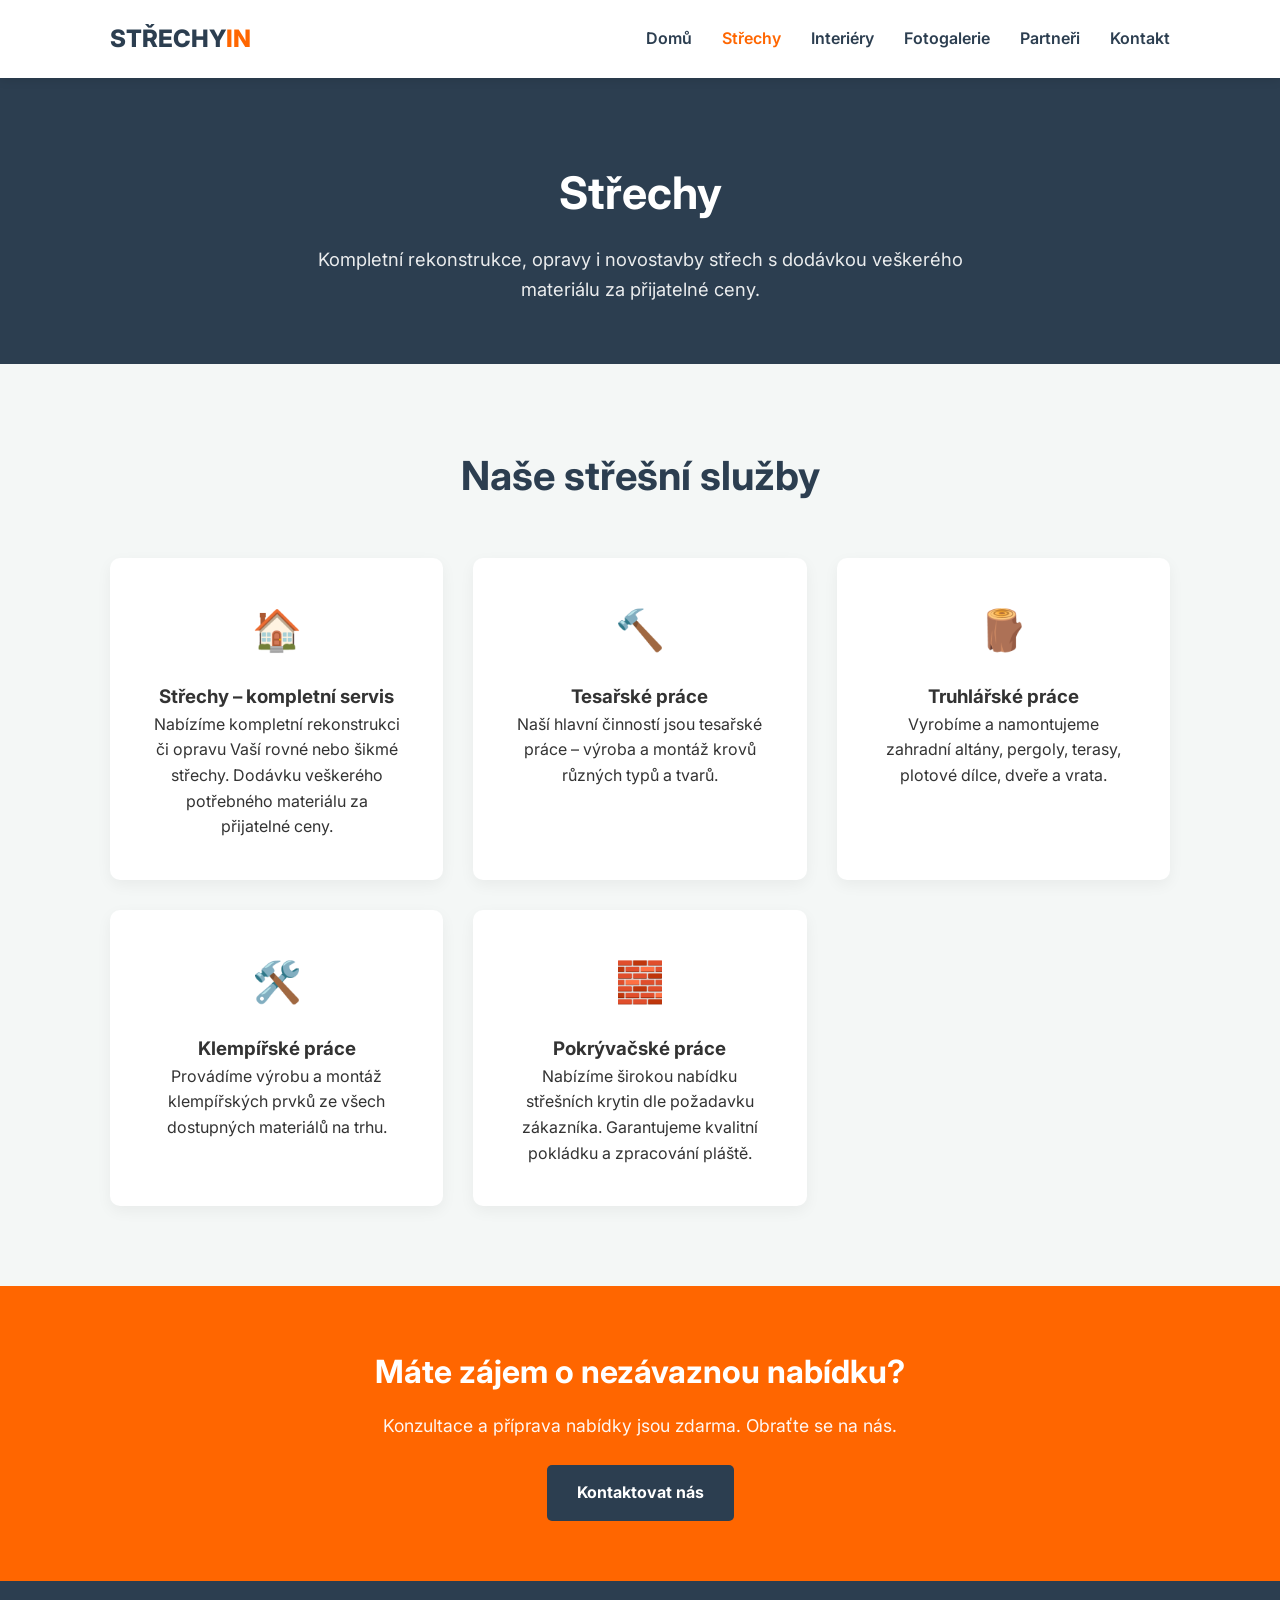
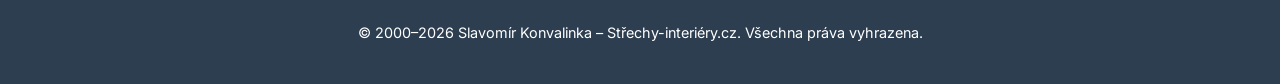
==== strechy.html @ 7b0713c4 "feat: basic layout" ====
<!DOCTYPE html>
<html lang="cs">
<head>
  <meta charset="UTF-8">
  <meta name="viewport" content="width=device-width, initial-scale=1.0">
  <title>Střechy | Slavomír Konvalinka – strechy-in.cz</title>
  <link rel="stylesheet" href="css/style.css">
  <link href="https://fonts.googleapis.com/css2?family=Inter:wght@300;400;700;800&display=swap" rel="stylesheet">
</head>
<body>

<header class="navbar">
  <div class="container">
    <a href="index.html" class="logo">STŘECHY<span>IN</span></a>
    <nav>
      <ul>
        <li><a href="index.html">Domů</a></li>
        <li><a href="strechy.html" class="active">Střechy</a></li>
        <li><a href="interiery.html">Interiéry</a></li>
        <li><a href="galerie.html">Fotogalerie</a></li>
        <li><a href="dodavatele.html">Partneři</a></li>
        <li><a href="kontakt.html" class="btn-small">Kontakt</a></li>
      </ul>
    </nav>
  </div>
</header>

<section class="page-hero">
  <div class="container">
    <h1>Střechy</h1>
    <p>Kompletní rekonstrukce, opravy i novostavby střech s dodávkou veškerého materiálu za přijatelné ceny.</p>
  </div>
</section>

<section class="services">
  <div class="container">
    <h2 class="section-title">Naše střešní služby</h2>
    <div class="grid">
      <div class="card">
        <div class="icon">🏠</div>
        <h3>Střechy – kompletní servis</h3>
        <p>Nabízíme kompletní rekonstrukci či opravu Vaší rovné nebo šikmé střechy. Dodávku veškerého potřebného materiálu za přijatelné ceny.</p>
      </div>
      <div class="card">
        <div class="icon">🔨</div>
        <h3>Tesařské práce</h3>
        <p>Naší hlavní činností jsou tesařské práce – výroba a montáž krovů různých typů a tvarů.</p>
      </div>
      <div class="card">
        <div class="icon">🪵</div>
        <h3>Truhlářské práce</h3>
        <p>Vyrobíme a namontujeme zahradní altány, pergoly, terasy, plotové dílce, dveře a vrata.</p>
      </div>
      <div class="card">
        <div class="icon">🛠️</div>
        <h3>Klempířské práce</h3>
        <p>Provádíme výrobu a montáž klempířských prvků ze všech dostupných materiálů na trhu.</p>
      </div>
      <div class="card">
        <div class="icon">🧱</div>
        <h3>Pokrývačské práce</h3>
        <p>Nabízíme širokou nabídku střešních krytin dle požadavku zákazníka. Garantujeme kvalitní pokládku a zpracování pláště.</p>
      </div>
    </div>
  </div>
</section>

<section class="cta-section">
  <div class="container">
    <h2>Máte zájem o nezávaznou nabídku?</h2>
    <p>Konzultace a příprava nabídky jsou zdarma. Obraťte se na nás.</p>
    <a href="kontakt.html" class="btn-primary">Kontaktovat nás</a>
  </div>
</section>

<footer>
  <div class="container">
    <p>&copy; 2000–2026 Slavomír Konvalinka – Střechy-interiéry.cz. Všechna práva vyhrazena.</p>
  </div>
</footer>

</body>
</html>
---- css/style.css ----
/* Globální nastavení */
:root {
  --primary: #ff6600; /* Oranžová pro akce */
  --dark: #2c3e50;    /* Antracitová břidlice */
  --light: #f4f7f6;   /* Světlé pozadí */
  --white: #ffffff;
  --text: #333333;
}

* {
  margin: 0;
  padding: 0;
  box-sizing: border-box;
}

body {
  font-family: 'Inter', sans-serif;
  line-height: 1.6;
  color: var(--text);
  scroll-behavior: smooth;
}

.container {
  max-width: 1100px;
  margin: 0 auto;
  padding: 0 20px;
}

/* Navigace */
.navbar {
  background: var(--white);
  padding: 20px 0;
  position: sticky;
  top: 0;
  z-index: 1000;
  box-shadow: 0 2px 10px rgba(0,0,0,0.1);
}

.navbar .container {
  display: flex;
  justify-content: space-between;
  align-items: center;
}

.logo {
  font-size: 24px;
  font-weight: 800;
  color: var(--dark);
}

.logo span { color: var(--primary); }

nav ul { display: flex; list-style: none; align-items: center; }
nav ul li { margin-left: 30px; }
nav ul li a { text-decoration: none; color: var(--dark); font-weight: 600; transition: 0.3s; }
nav ul li a:hover { color: var(--primary); }

/* Hero Sekce */
.hero {
  background: linear-gradient(rgba(44, 62, 80, 0.8), rgba(44, 62, 80, 0.8)),
  url('https://images.unsplash.com/photo-1628744448840-55bdb2497bd4?q=80&w=2070') center/cover;
  height: 80vh;
  display: flex;
  align-items: center;
  color: var(--white);
  text-align: center;
}

.hero h1 { font-size: 3.5rem; margin-bottom: 20px; line-height: 1.2; }
.hero p { font-size: 1.2rem; margin-bottom: 30px; opacity: 0.9; max-width: 700px; margin-inline: auto; }

/* Tlačítka */
.btn-primary {
  background: var(--primary);
  color: var(--white);
  padding: 15px 30px;
  text-decoration: none;
  border-radius: 5px;
  font-weight: bold;
  display: inline-block;
  transition: 0.3s;
  border: none;
  cursor: pointer;
}

.btn-secondary {
  background: transparent;
  color: var(--white);
  padding: 15px 30px;
  text-decoration: none;
  border-radius: 5px;
  font-weight: bold;
  border: 2px solid var(--white);
  margin-left: 15px;
  transition: 0.3s;
}

.btn-primary:hover { background: #e65c00; transform: translateY(-2px); }

/* Služby */
.services { padding: 80px 0; background: var(--light); }
.section-title { text-align: center; font-size: 2.5rem; margin-bottom: 50px; color: var(--dark); }

.grid {
  display: grid;
  grid-template-columns: repeat(auto-fit, minmax(300px, 1fr));
  gap: 30px;
}

.card {
  background: var(--white);
  padding: 40px;
  border-radius: 10px;
  text-align: center;
  transition: 0.3s;
  box-shadow: 0 5px 15px rgba(0,0,0,0.05);
}

.card:hover { transform: translateY(-10px); }
.card .icon { font-size: 40px; margin-bottom: 20px; }

/* Kontakt */
.contact { padding: 80px 0; }
.contact-box {
  max-width: 600px;
  margin: 0 auto;
  text-align: center;
}

form { display: flex; flex-direction: column; gap: 15px; margin-top: 30px; }
form input, form textarea {
  padding: 15px;
  border: 1px solid #ddd;
  border-radius: 5px;
  font-family: inherit;
}
form textarea { height: 120px; }

footer { background: var(--dark); color: var(--white); padding: 40px 0; text-align: center; font-size: 0.9rem; }

/* Aktivní odkaz v navigaci */
nav ul li a.active { color: var(--primary); }

/* Logo jako odkaz */
a.logo { text-decoration: none; font-size: 24px; font-weight: 800; color: var(--dark); }
a.logo span { color: var(--primary); }

/* Page Hero – podstránky */
.page-hero {
  background: var(--dark);
  color: var(--white);
  padding: 80px 0 60px;
  text-align: center;
}
.page-hero h1 { font-size: 2.8rem; margin-bottom: 15px; }
.page-hero p { font-size: 1.15rem; opacity: 0.9; max-width: 650px; margin-inline: auto; }

/* Section info */
.section-info {
  margin-top: 40px;
  text-align: center;
  max-width: 800px;
  margin-inline: auto;
  color: #555;
  font-size: 1.05rem;
}

/* CTA sekce */
.cta-section {
  background: var(--primary);
  color: var(--white);
  padding: 60px 0;
  text-align: center;
}
.cta-section h2 { font-size: 2rem; margin-bottom: 15px; }
.cta-section p { font-size: 1.1rem; margin-bottom: 25px; opacity: 0.95; }
.cta-section .btn-primary {
  background: var(--dark);
  color: var(--white);
}
.cta-section .btn-primary:hover { background: #1a252f; }

/* Fotogalerie */
.gallery-section { padding: 80px 0; background: var(--light); }
.gallery-grid {
  display: grid;
  grid-template-columns: repeat(auto-fit, minmax(300px, 1fr));
  gap: 20px;
}
.gallery-item {
  background: var(--white);
  padding: 25px 30px;
  border-radius: 10px;
  text-decoration: none;
  color: var(--text);
  transition: 0.3s;
  box-shadow: 0 3px 10px rgba(0,0,0,0.05);
}
.gallery-item:hover { transform: translateY(-5px); box-shadow: 0 8px 20px rgba(0,0,0,0.1); }
.gallery-item h3 { font-size: 0.95rem; font-weight: 600; }

/* Kontakt stránka – dvousloupcový layout */
.contact-grid {
  display: grid;
  grid-template-columns: 1fr 1fr;
  gap: 50px;
  align-items: start;
}
.contact-info-card h2,
.contact-form-card h2 {
  font-size: 1.8rem;
  color: var(--dark);
  margin-bottom: 20px;
}
.contact-info-card .contact-details { font-size: 1.05rem; line-height: 2; }
.contact-info-card .contact-details a { color: var(--primary); text-decoration: none; }
.contact-info-card .contact-details a:hover { text-decoration: underline; }

/* Responzivita */
@media (max-width: 768px) {
  .hero h1 { font-size: 2.2rem; }
  .page-hero h1 { font-size: 2rem; }
  nav { display: none; } /* Pro produkci by zde bylo mobilní menu */
  .hero-btns { display: flex; flex-direction: column; gap: 10px; }
  .btn-secondary { margin-left: 0; }
  .contact-grid { grid-template-columns: 1fr; gap: 40px; }
  .gallery-grid { grid-template-columns: 1fr; }
}
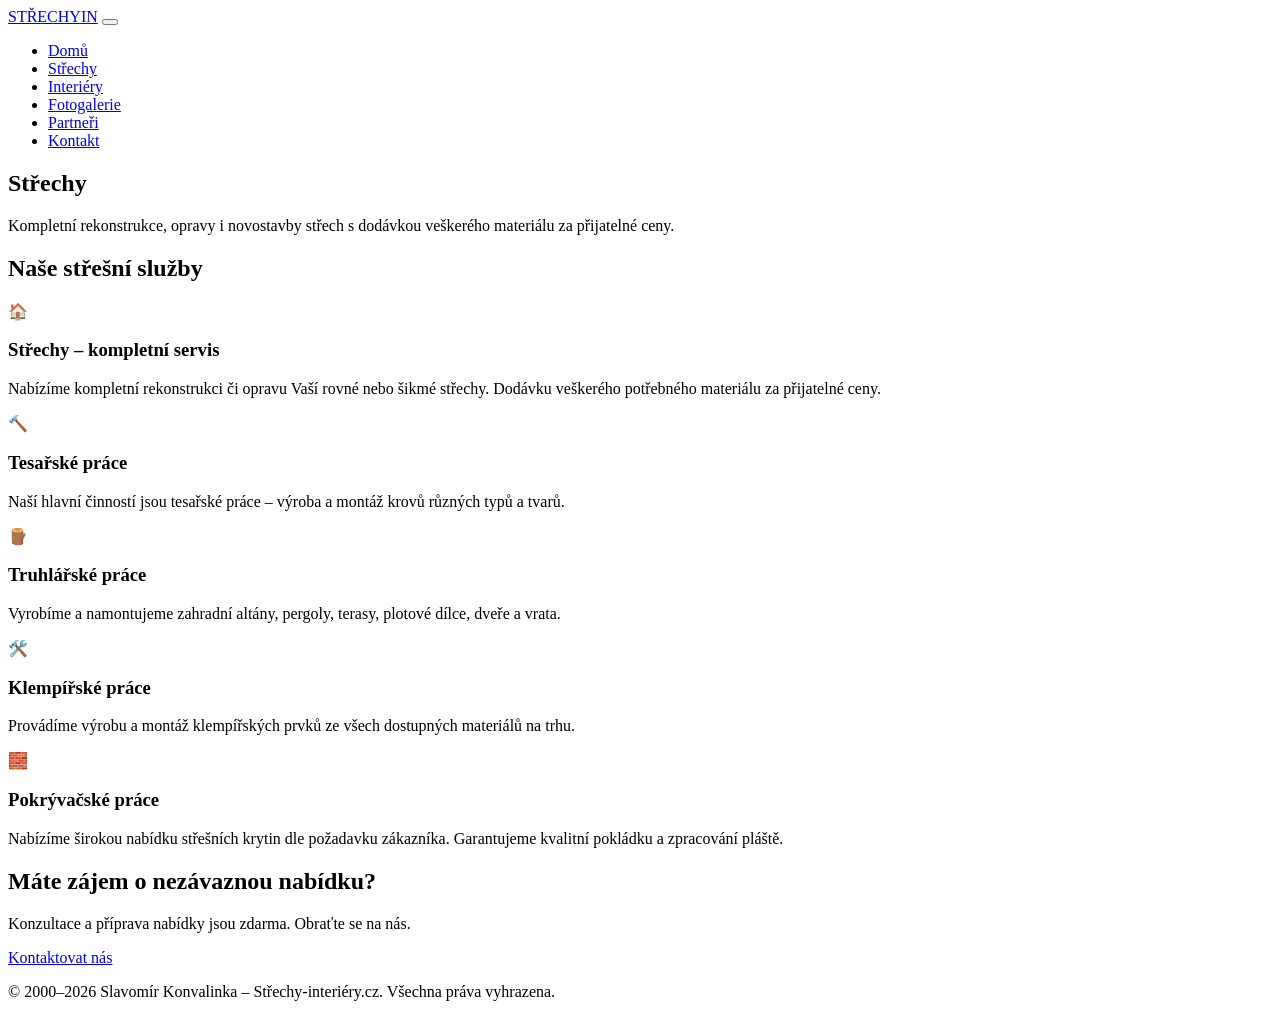
==== commit c3dcd39f: "feat: Responsive redesign" ====
--- a/strechy.html
+++ b/strechy.html
@@ -12,7 +12,10 @@
 <header class="navbar">
   <div class="container">
     <a href="index.html" class="logo">STŘECHY<span>IN</span></a>
-    <nav>
+    <button class="hamburger" id="hamburger" aria-label="Otevřít menu" aria-expanded="false">
+      <span></span><span></span><span></span>
+    </button>
+    <nav id="nav-menu">
       <ul>
         <li><a href="index.html">Domů</a></li>
         <li><a href="strechy.html" class="active">Střechy</a></li>
@@ -79,5 +82,8 @@
   </div>
 </footer>
 
+<script>
+  (function(){var b=document.getElementById('hamburger'),n=document.getElementById('nav-menu');b.addEventListener('click',function(){var o=n.classList.toggle('open');b.classList.toggle('open');b.setAttribute('aria-expanded',o);});n.querySelectorAll('a').forEach(function(l){l.addEventListener('click',function(){n.classList.remove('open');b.classList.remove('open');b.setAttribute('aria-expanded','false');});});})();
+</script>
 </body>
 </html>
